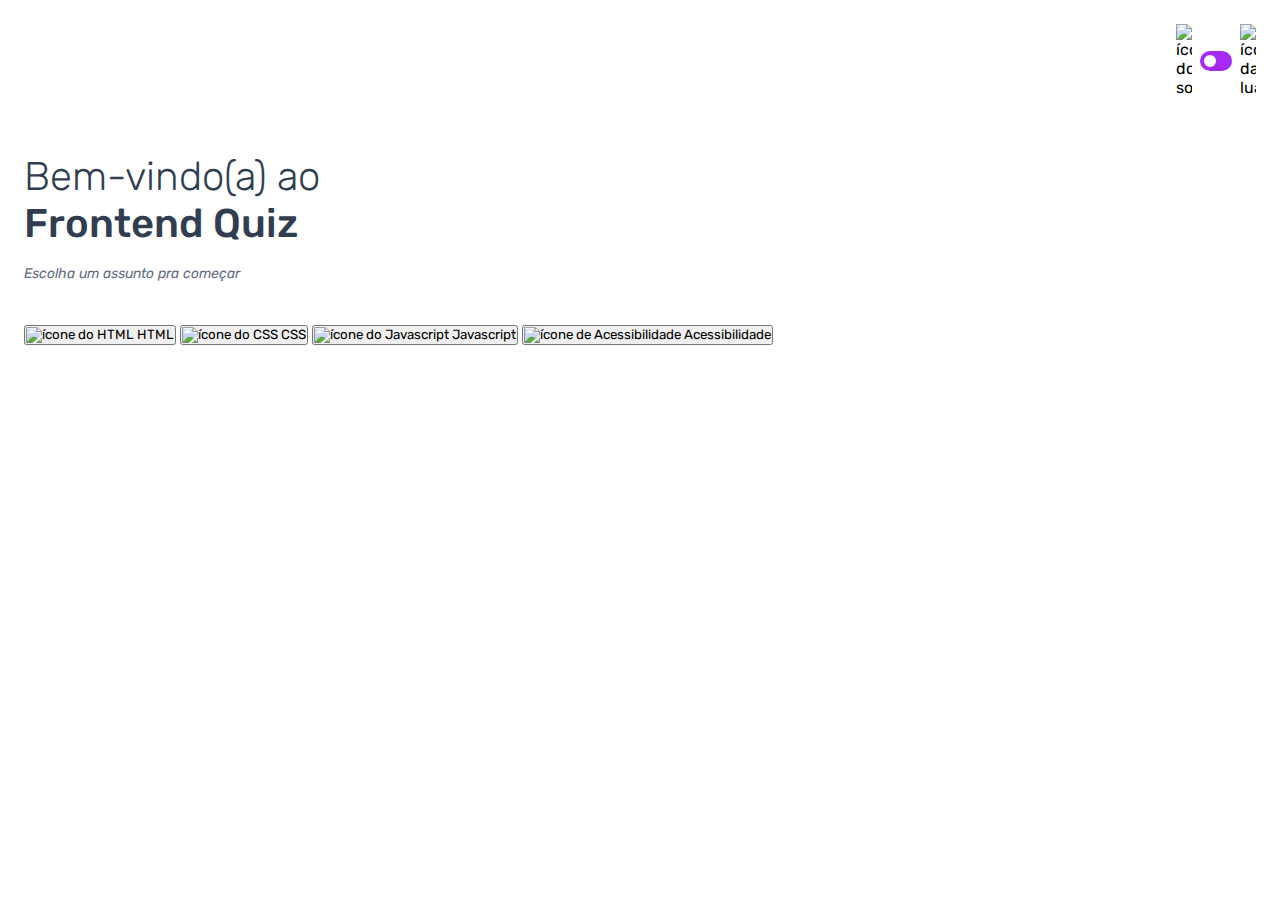
==== index.html @ 9acd2df3 "seção de boas vindas estilizada" ====
<!DOCTYPE html>
<html lang="pt-BR">
<head>
    <meta charset="UTF-8">
    <meta name="viewport" content="width=device-width, initial-scale=1.0">
    <link rel="preconnect" href="https://fonts.googleapis.com">
    <link rel="preconnect" href="https://fonts.gstatic.com" crossorigin>
    <link href="https://fonts.googleapis.com/css2?family=Rubik:ital,wght@0,300..900;1,300..900&display=swap" rel="stylesheet">
    <link rel="stylesheet" href="style.css">
    <title>Quiz App</title>
</head>
<body>
    <header>
        <div class="tema">
            <img src="./assets/images/icon-sun-dark.svg" alt="ícone do sol">
            <button>
                <div></div>
            </button>
        <img src="./assets/images/icon-moon-dark.svg" alt="ícone da lua">
 
    </div>

</header>


    <main>
        <section class="boas_vindas">
            <h1>Bem-vindo(a) ao <br> <strong>Frontend Quiz</strong></h1>

            <p>Escolha um assunto pra começar</p>


        </section>
        <section>
            <button>
                <div>
                    <img src="./assets/images/icon-html.svg" alt="ícone do HTML">
                    HTML
         
                </div>
        
            </button>
        
            <button>
                <div>
                    <img src="./assets/images/icon-css.svg" alt="ícone do CSS">
                    CSS
                </div>
                
            </button>
          
            <button>
                <div>
                    <img src="./assets/images/icon-js.svg" alt="ícone do Javascript">
                    Javascript
          
                </div>
            </button>
            <button>
                <div>
                    <img src="./assets/images/icon-accessibility.svg" alt="ícone de Acessibilidade">
                    Acessibilidade
                </div>
            </button>
        </section>
    </main>
</body>
</html>
---- style.css ----
*{
    margin: 0;
    padding: 0;
    box-sizing: border-box;
    font-family: "Rubik", sans-serif;
    -webkit-font-smoothing: antialiased;
}

:root{
    --bg-color: #f4f6fa;
    --purple: #a729f5;
    --primary-text-color: #313e51;
    --secondary-text-color: #626c7f;
    --white: #fff;
    --bg-mobile: url(./assets/images/pattern-background-mobile-light.svg);
}

 
body{
    height: 100svh;
    background: var(--bg-mobile);
    background-repeat: no-repeat;
    background-size: cover;
}

header{
    padding: 16px 24px;
    display: flex;
    justify-content: flex-end;
}

.tema{
    padding: 8px 0;
    display: flex;
    align-items: center;
    gap: 8px;
}

.tema img{
    width: 16px;
}

.tema button {
    height: 20px;
    width: 32px;
    background: var(--purple);
    border: none;
    border-radius: 999px;
    padding: 4px;
}

.tema button div{
    background: var(--white);
    width: 12px;
    height: 12px;
    border-radius: 999px;
}
main {
    padding: 32px 24px;
}

.boas_vindas{
    margin-bottom: 40px;
}

.boas_vindas h1 {
    font-size: 40px;
    font-weight: 300;
    color: var(--primary-text-color);
    margin-bottom: 16px;
}

.boas_vindas h1 strong{
    font-weight: 500;
}

.boas_vindas p{
    color: var(--secondary-text-color);
    font-size: 14px;
    line-height: 150%;
    font-style: italic;
}
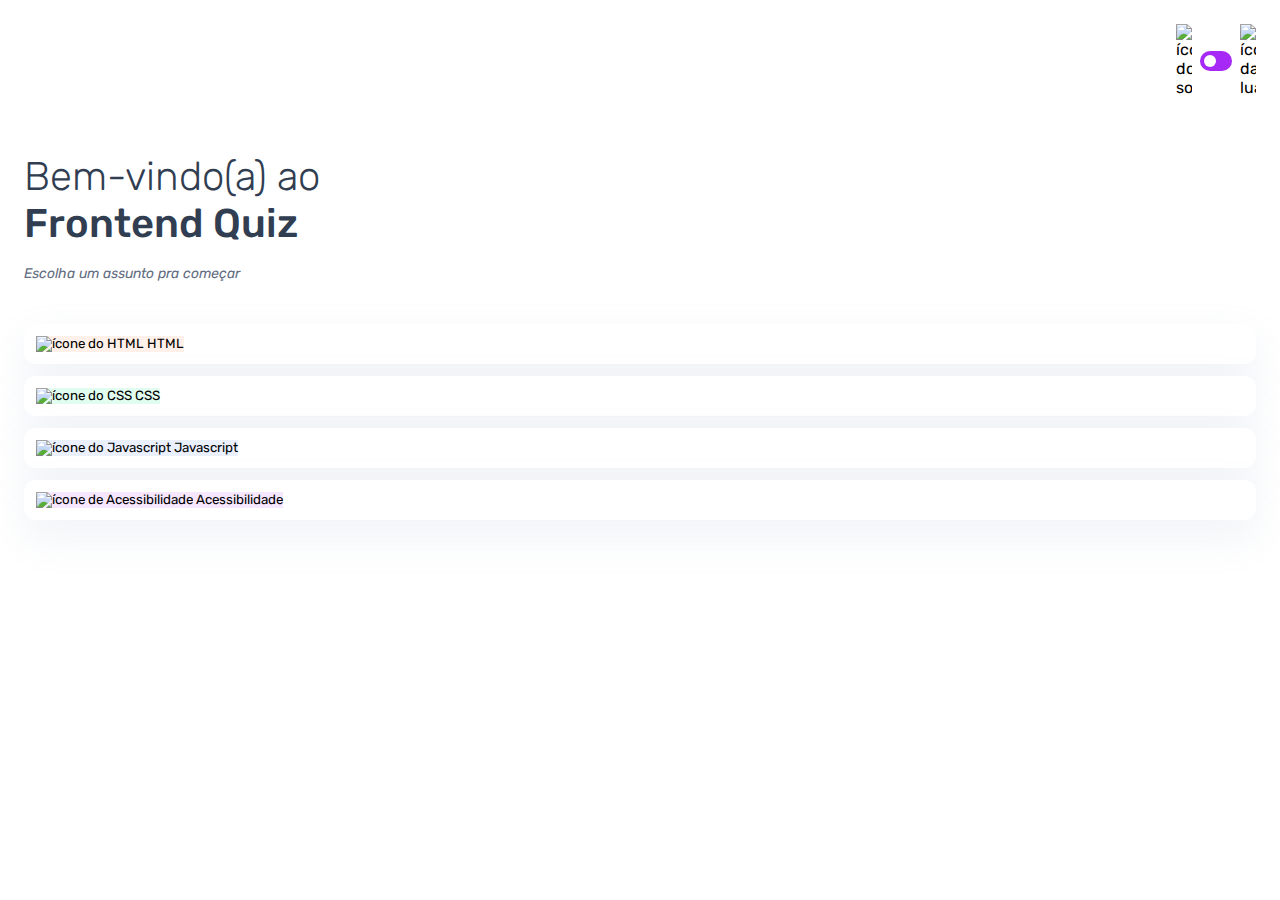
==== commit e844cc96: "primeira parte da estilização dos botões de assunto" ====
--- a/index.html
+++ b/index.html
@@ -1,5 +1,5 @@
 <!DOCTYPE html>
-<html lang="pt-BR">
+<html lang="en">
 <head>
     <meta charset="UTF-8">
     <meta name="viewport" content="width=device-width, initial-scale=1.0">
@@ -31,8 +31,8 @@
 
 
         </section>
-        <section>
-            <button>
+        <section class="assuntos">
+            <button class="botao_html">
                 <div>
                     <img src="./assets/images/icon-html.svg" alt="ícone do HTML">
                     HTML
@@ -41,22 +41,22 @@
         
             </button>
         
-            <button>
+            <button class="botao_css">
                 <div>
                     <img src="./assets/images/icon-css.svg" alt="ícone do CSS">
                     CSS
                 </div>
-                
+
             </button>
           
-            <button>
+            <button class="botao_Javascript">
                 <div>
                     <img src="./assets/images/icon-js.svg" alt="ícone do Javascript">
                     Javascript
           
                 </div>
             </button>
-            <button>
+            <button class="botao_acessibilidade">
                 <div>
                     <img src="./assets/images/icon-accessibility.svg" alt="ícone de Acessibilidade">
                     Acessibilidade
--- a/style.css
+++ b/style.css
@@ -11,11 +11,17 @@
     --purple: #a729f5;
     --primary-text-color: #313e51;
     --secondary-text-color: #626c7f;
+    --button-bg: #fff;
+    --shadow: 0px 16px 40px 0px rgba(143, 160, 193, 0.14);
+    --bg-html: #fff1e9;
+    --bg-css: #e0fdef;
+    --bg-javascript: #ebf0ff;
+    --bg-acessibilidade: #f6e7ff;
     --white: #fff;
     --bg-mobile: url(./assets/images/pattern-background-mobile-light.svg);
 }
 
- 
+  
 body{
     height: 100svh;
     background: var(--bg-mobile);
@@ -28,8 +34,8 @@
     display: flex;
     justify-content: flex-end;
 }
-
-.tema{
+.tema
+{
     padding: 8px 0;
     display: flex;
     align-items: center;
@@ -79,4 +85,37 @@
     font-size: 14px;
     line-height: 150%;
     font-style: italic;
+}
+
+.assuntos {
+    display: flex;
+    flex-direction: column;
+    gap: 12px;
+}
+
+.assuntos button {
+    border: none;
+    background: var(--button-bg);
+    display: flex;
+    align-items: center;
+    gap: 16px;
+    padding: 12px;
+    border-radius: 12px;
+    box-shadow: var(--shadow);
+}
+
+.botao_html div{
+    background: var(--bg-html);
+}
+
+.botao_css div{
+    background: var(--bg-css);
+}
+
+.botao_Javascript div{
+    background: var(--bg-javascript);
+}
+
+.botao_acessibilidade div{
+    background: var(--bg-acessibilidade);
 }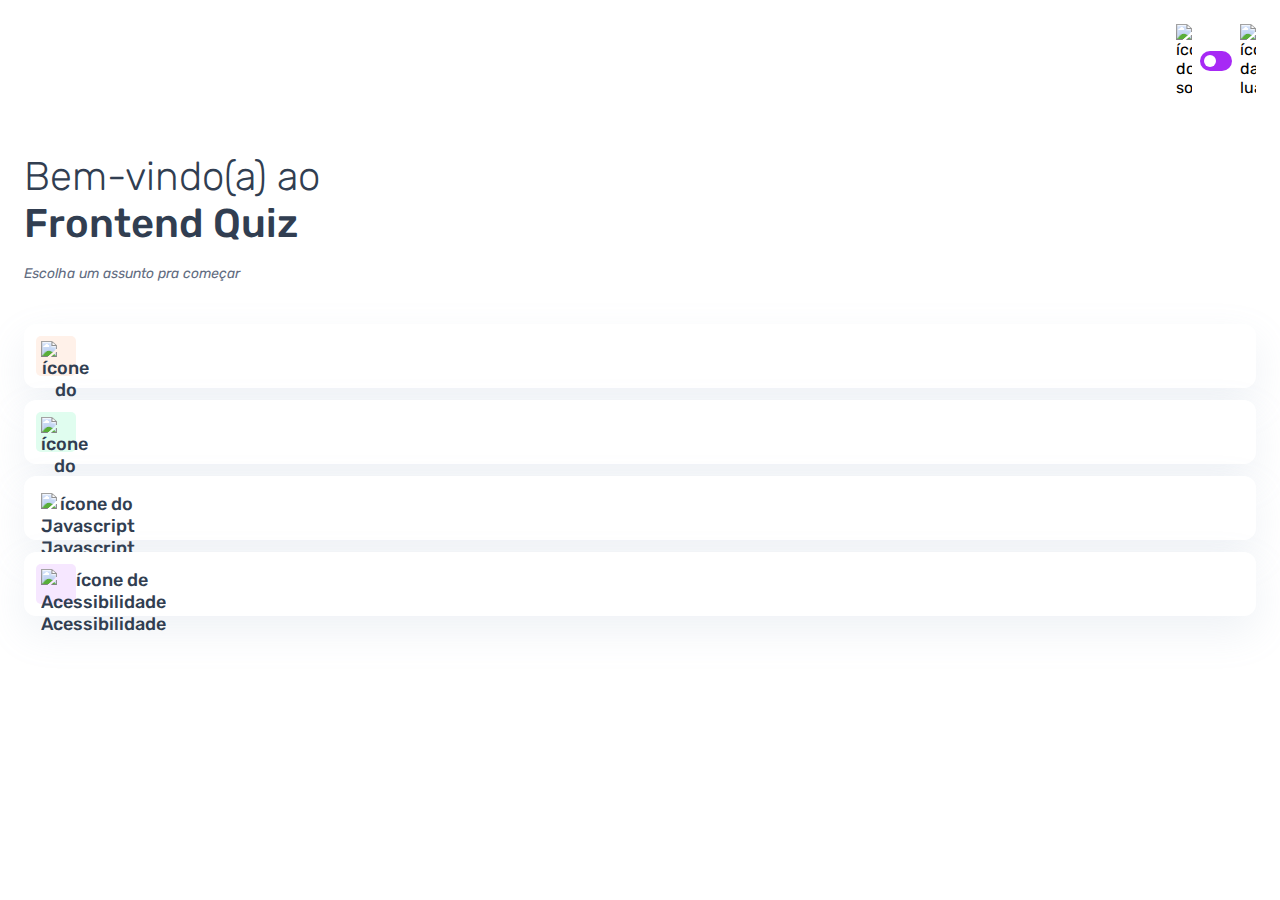
==== commit 44374e45: "versão mobile finalizada" ====
--- a/index.html
+++ b/index.html
@@ -31,12 +31,12 @@
 
 
         </section>
-        <section class="assuntos">
+     <section class="assuntos">
             <button class="botao_html">
                 <div>
                     <img src="./assets/images/icon-html.svg" alt="ícone do HTML">
                     HTML
-         
+
                 </div>
         
             </button>
@@ -53,7 +53,6 @@
                 <div>
                     <img src="./assets/images/icon-js.svg" alt="ícone do Javascript">
                     Javascript
-          
                 </div>
             </button>
             <button class="botao_acessibilidade">
--- a/style.css
+++ b/style.css
@@ -21,7 +21,7 @@
     --bg-mobile: url(./assets/images/pattern-background-mobile-light.svg);
 }
 
-  
+
 body{
     height: 100svh;
     background: var(--bg-mobile);
@@ -34,8 +34,7 @@
     display: flex;
     justify-content: flex-end;
 }
-.tema
-{
+.tema{
     padding: 8px 0;
     display: flex;
     align-items: center;
@@ -75,11 +74,9 @@
     color: var(--primary-text-color);
     margin-bottom: 16px;
 }
-
 .boas_vindas h1 strong{
     font-weight: 500;
 }
-
 .boas_vindas p{
     color: var(--secondary-text-color);
     font-size: 14px;
@@ -102,6 +99,21 @@
     padding: 12px;
     border-radius: 12px;
     box-shadow: var(--shadow);
+
+    font-size: 18px;
+    font-weight: 500;
+    color: var(--primary-text-color);
+}
+
+.assuntos button div{
+    width: 40px;
+    height: 40px;
+    padding: 5px;
+    border-radius: 5px;
+}
+
+.assuntos button img{
+    height: 100%;
 }
 
 .botao_html div{
@@ -111,8 +123,7 @@
 .botao_css div{
     background: var(--bg-css);
 }
-
-.botao_Javascript div{
+.botao_javascript div{
     background: var(--bg-javascript);
 }
 
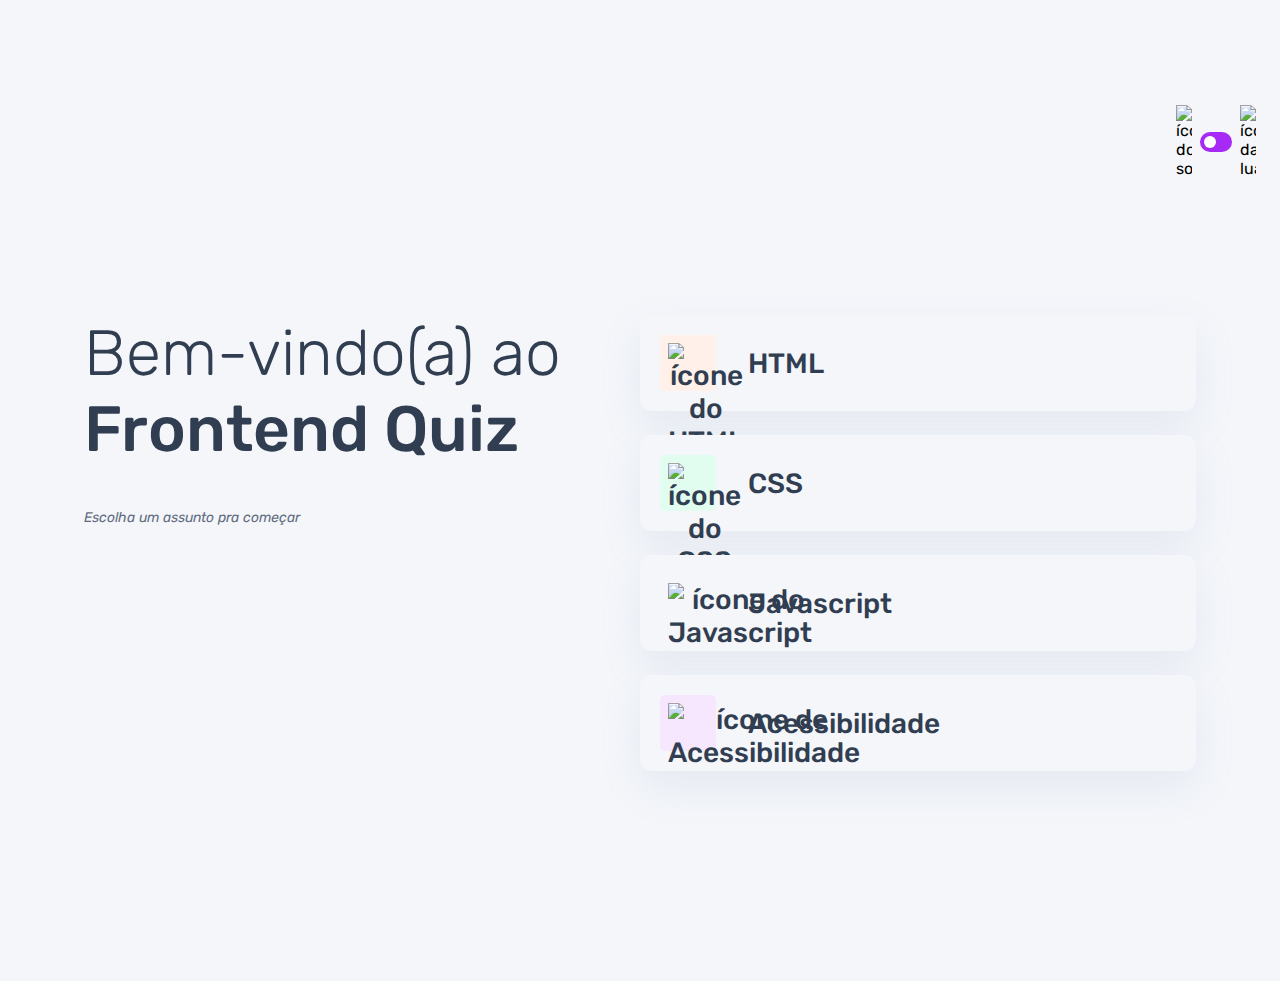
==== commit 9bdbbe64: "primeiras adaptações da responsividade" ====
--- a/index.html
+++ b/index.html
@@ -22,7 +22,6 @@
 
 </header>
 
-
     <main>
         <section class="boas_vindas">
             <h1>Bem-vindo(a) ao <br> <strong>Frontend Quiz</strong></h1>
@@ -34,33 +33,31 @@
      <section class="assuntos">
             <button class="botao_html">
                 <div>
-                    <img src="./assets/images/icon-html.svg" alt="ícone do HTML">
-                    HTML
-
+                    <img src="./assets/images/icon-html.svg" alt="ícone do HTML"> 
                 </div>
-        
+                HTML
             </button>
         
             <button class="botao_css">
                 <div>
                     <img src="./assets/images/icon-css.svg" alt="ícone do CSS">
-                    CSS
                 </div>
-
+                CSS
             </button>
-          
             <button class="botao_Javascript">
                 <div>
                     <img src="./assets/images/icon-js.svg" alt="ícone do Javascript">
-                    Javascript
+                  
                 </div>
+                Javascript
             </button>
             <button class="botao_acessibilidade">
                 <div>
                     <img src="./assets/images/icon-accessibility.svg" alt="ícone de Acessibilidade">
-                    Acessibilidade
                 </div>
+                Acessibilidade
             </button>
+
         </section>
     </main>
 </body>
--- a/style.css
+++ b/style.css
@@ -1,4 +1,4 @@
-*{
+* {
     margin: 0;
     padding: 0;
     box-sizing: border-box;
@@ -7,45 +7,45 @@
 }
 
 :root{
+    
     --bg-color: #f4f6fa;
     --purple: #a729f5;
     --primary-text-color: #313e51;
     --secondary-text-color: #626c7f;
-    --button-bg: #fff;
-    --shadow: 0px 16px 40px 0px rgba(143, 160, 193, 0.14);
+    --button-bg:#fff;
+    --shadow:0px 16px 40px 0px rgba(143, 160, 193, 0.14);
     --bg-html: #fff1e9;
     --bg-css: #e0fdef;
     --bg-javascript: #ebf0ff;
     --bg-acessibilidade: #f6e7ff;
-    --white: #fff;
+    --white:#fff;
     --bg-mobile: url(./assets/images/pattern-background-mobile-light.svg);
+
+    --bg-desktop: url(./assets/images/pattern-background-desktop-light.svg);
 }
 
 
-body{
+body {
     height: 100svh;
     background: var(--bg-mobile);
     background-repeat: no-repeat;
     background-size: cover;
 }
-
-header{
+header {
     padding: 16px 24px;
     display: flex;
     justify-content: flex-end;
 }
-.tema{
+.tema {
     padding: 8px 0;
     display: flex;
     align-items: center;
-    gap: 8px;
+    gap:8px;
 }
-
-.tema img{
+.tema img {
     width: 16px;
 }
-
-.tema button {
+.tema button{
     height: 20px;
     width: 32px;
     background: var(--purple);
@@ -53,8 +53,7 @@
     border-radius: 999px;
     padding: 4px;
 }
-
-.tema button div{
+.tema button div {
     background: var(--white);
     width: 12px;
     height: 12px;
@@ -63,18 +62,16 @@
 main {
     padding: 32px 24px;
 }
-
-.boas_vindas{
+.boar_vindas {
     margin-bottom: 40px;
 }
-
-.boas_vindas h1 {
+.boas_vindas h1{
     font-size: 40px;
     font-weight: 300;
     color: var(--primary-text-color);
     margin-bottom: 16px;
 }
-.boas_vindas h1 strong{
+.boas_vindas h1 strong {
     font-weight: 500;
 }
 .boas_vindas p{
@@ -83,50 +80,91 @@
     line-height: 150%;
     font-style: italic;
 }
-
-.assuntos {
+.assuntos{
     display: flex;
     flex-direction: column;
     gap: 12px;
 }
-
 .assuntos button {
     border: none;
-    background: var(--button-bg);
+    background: var(--bg-color);
     display: flex;
     align-items: center;
     gap: 16px;
     padding: 12px;
     border-radius: 12px;
     box-shadow: var(--shadow);
-
     font-size: 18px;
     font-weight: 500;
     color: var(--primary-text-color);
 }
-
-.assuntos button div{
+.assuntos button div {
     width: 40px;
     height: 40px;
     padding: 5px;
     border-radius: 5px;
 }
-
-.assuntos button img{
+.assuntos button img {
     height: 100%;
 }
-
-.botao_html div{
+.botao_html div {
     background: var(--bg-html);
 }
-
-.botao_css div{
+.botao_css div {
     background: var(--bg-css);
 }
-.botao_javascript div{
-    background: var(--bg-javascript);
+.botao_javascript div {
+    background:var(--bg-javascript) ;
 }
 
-.botao_acessibilidade div{
-    background: var(--bg-acessibilidade);
+.botao_acessibilidade div {
+    background:var(--bg-acessibilidade);
+}
+
+
+@media(min-width:1100px) {
+    body {
+        background: var(--bg-desktop) var(--bg-color);
+        background-size: cover;
+        background-repeat: no-repeat;
+    }
+
+    header {
+        margin-block: 81px;
+    }
+
+    .tema img {
+        
+    }
+
+    main {
+        display: flex;
+        max-width: 1160px;
+        margin-inline: auto;
+    }
+
+    section{
+        width: 100%;
+    }
+
+    .boas_vindas h1{
+        font-size: 64px;
+        margin-bottom: 40px;
+    }
+
+    .assuntos{
+        gap:24px
+    }
+
+    .assuntos button{
+        font-size: 28px;
+        padding: 20px;
+        gap: 32px;
+    }
+
+    .assuntos button div {
+        width: 56px;
+        height: 56px;
+        padding: 8px;
+    }
 }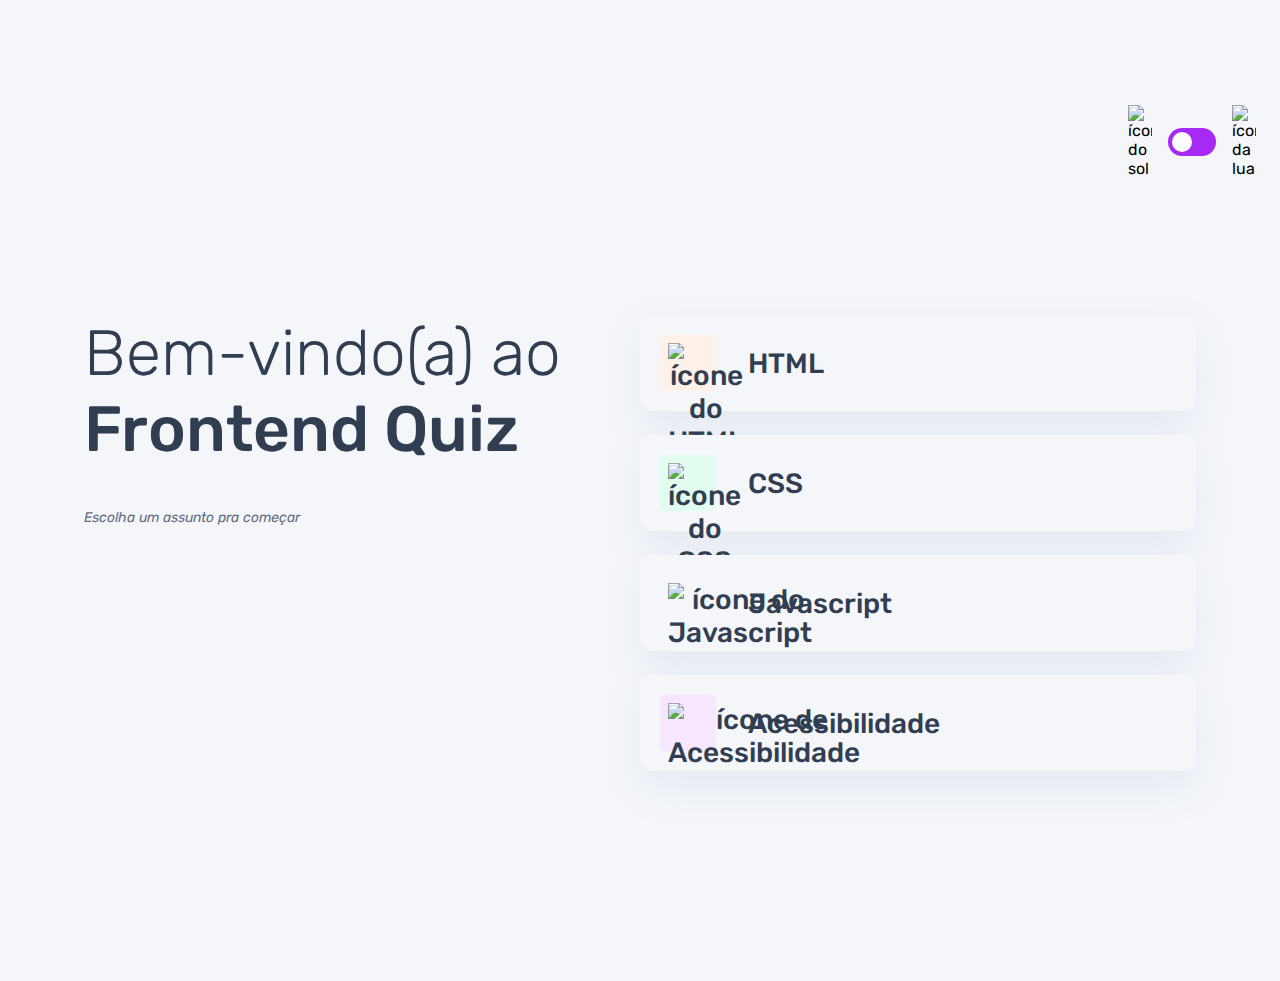
==== commit ae5469fc: "responsividade da home finalizada" ====
--- a/index.html
+++ b/index.html
@@ -21,7 +21,6 @@
     </div>
 
 </header>
-
     <main>
         <section class="boas_vindas">
             <h1>Bem-vindo(a) ao <br> <strong>Frontend Quiz</strong></h1>
--- a/style.css
+++ b/style.css
@@ -20,10 +20,8 @@
     --bg-acessibilidade: #f6e7ff;
     --white:#fff;
     --bg-mobile: url(./assets/images/pattern-background-mobile-light.svg);
-
     --bg-desktop: url(./assets/images/pattern-background-desktop-light.svg);
 }
-
 
 body {
     height: 100svh;
@@ -121,7 +119,6 @@
     background:var(--bg-acessibilidade);
 }
 
-
 @media(min-width:1100px) {
     body {
         background: var(--bg-desktop) var(--bg-color);
@@ -133,8 +130,23 @@
         margin-block: 81px;
     }
 
+    .tema{
+        gap: 16px;
+    }
+
     .tema img {
-        
+
+        width: 24px;
+    }
+
+    .tema button{
+        width: 48px;
+        height: 28px;
+    }
+
+    .tema button div {
+        width: 20px;
+        height: 20px;
     }
 
     main {
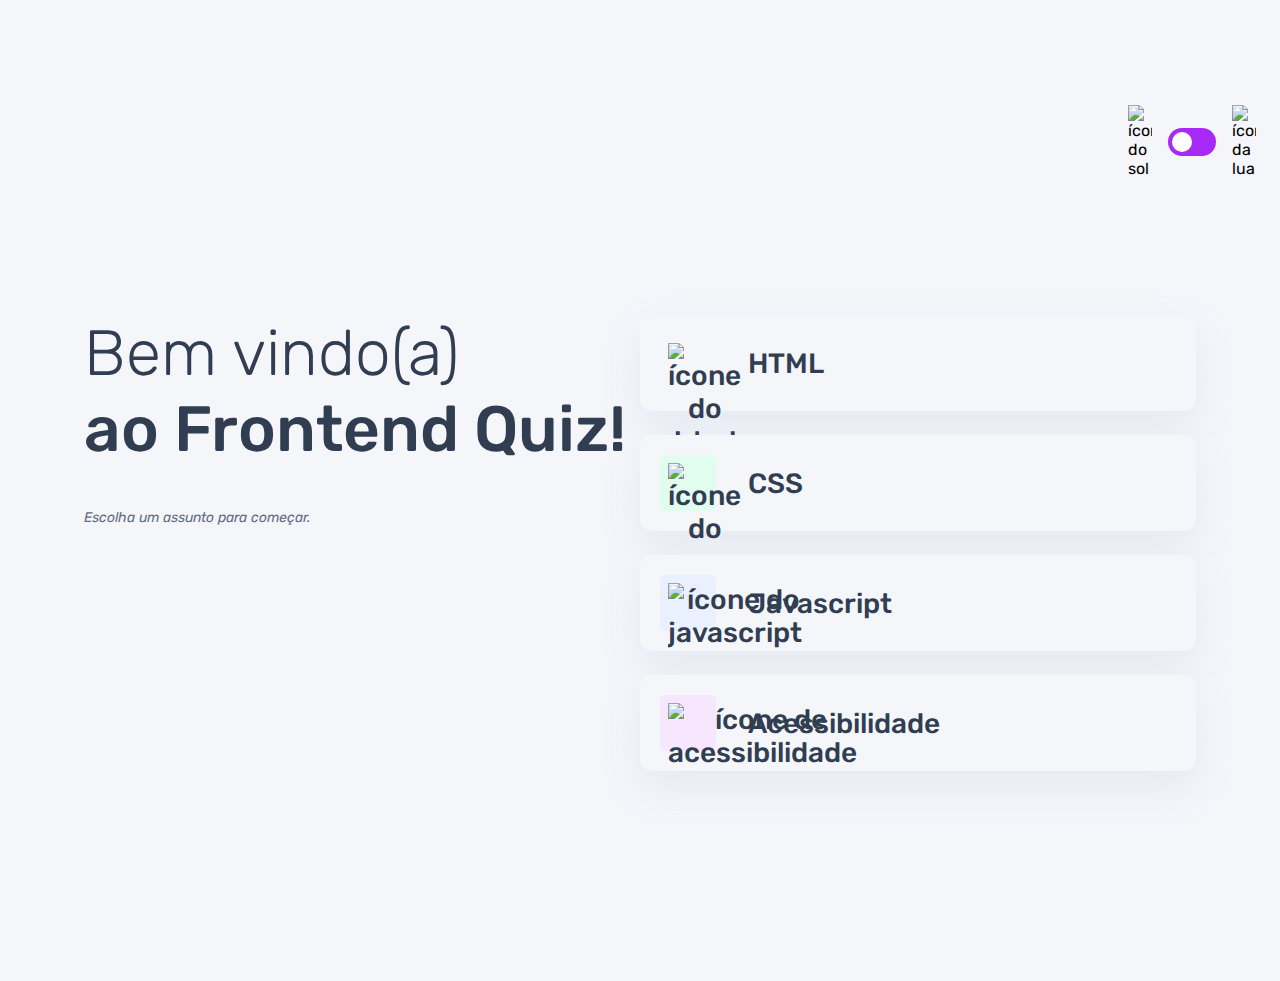
==== commit 5445cb76: "adaptaçâo das cores para o tema escuro" ====
--- a/index.html
+++ b/index.html
@@ -10,53 +10,47 @@
     <title>Quiz App</title>
 </head>
 <body>
+<body class="escuro">
     <header>
         <div class="tema">
             <img src="./assets/images/icon-sun-dark.svg" alt="ícone do sol">
             <button>
                 <div></div>
             </button>
-        <img src="./assets/images/icon-moon-dark.svg" alt="ícone da lua">
- 
-    </div>
-
-</header>
+            <img src="./assets/images/icon-moon-dark.svg" alt="ícone da lua">
+        </div>
+    </header>
     <main>
         <section class="boas_vindas">
-            <h1>Bem-vindo(a) ao <br> <strong>Frontend Quiz</strong></h1>
-
-            <p>Escolha um assunto pra começar</p>
-
-
+            <h1>Bem vindo(a) <br><strong>ao Frontend Quiz!</strong></h1>
+            
+            <p>Escolha um assunto para começar.</p>
         </section>
-     <section class="assuntos">
-            <button class="botao_html">
-                <div>
-                    <img src="./assets/images/icon-html.svg" alt="ícone do HTML"> 
+        <section class="assuntos">
+            <button>
+                <div class="botao_html">
+                    <img src="./assets/images/icon-html.svg" alt="ícone do html">
                 </div>
                 HTML
             </button>
-        
             <button class="botao_css">
                 <div>
-                    <img src="./assets/images/icon-css.svg" alt="ícone do CSS">
+                    <img src="./assets/images/icon-css.svg" alt="ícone do css">
                 </div>
                 CSS
             </button>
-            <button class="botao_Javascript">
+            <button class="botao_javascript">
                 <div>
-                    <img src="./assets/images/icon-js.svg" alt="ícone do Javascript">
-                  
+                    <img src="./assets/images/icon-js.svg" alt="ícone do javascript">
                 </div>
                 Javascript
             </button>
             <button class="botao_acessibilidade">
                 <div>
-                    <img src="./assets/images/icon-accessibility.svg" alt="ícone de Acessibilidade">
+                    <img src="./assets/images/icon-accessibility.svg" alt="ícone de acessibilidade">
                 </div>
                 Acessibilidade
             </button>
-
         </section>
     </main>
 </body>
--- a/style.css
+++ b/style.css
@@ -21,6 +21,16 @@
     --white:#fff;
     --bg-mobile: url(./assets/images/pattern-background-mobile-light.svg);
     --bg-desktop: url(./assets/images/pattern-background-desktop-light.svg);
+}
+
+body .escuro {
+    --bg-color: #313e51;
+    --bg-mobile: url(./assets/images/pattern-background-mobile-dark.svg);
+    --bg-desktop: url(./assets/images/pattern-background-desktop-dark.svg);
+    --primary-text-color: #fff;
+    --secondary-text-color: #abc1e1;
+    --button-bg: #3b4d66;
+    --shadow:0px 16px 40px 0px rgba(49, 62, 81, 0.14);
 }
 
 body {
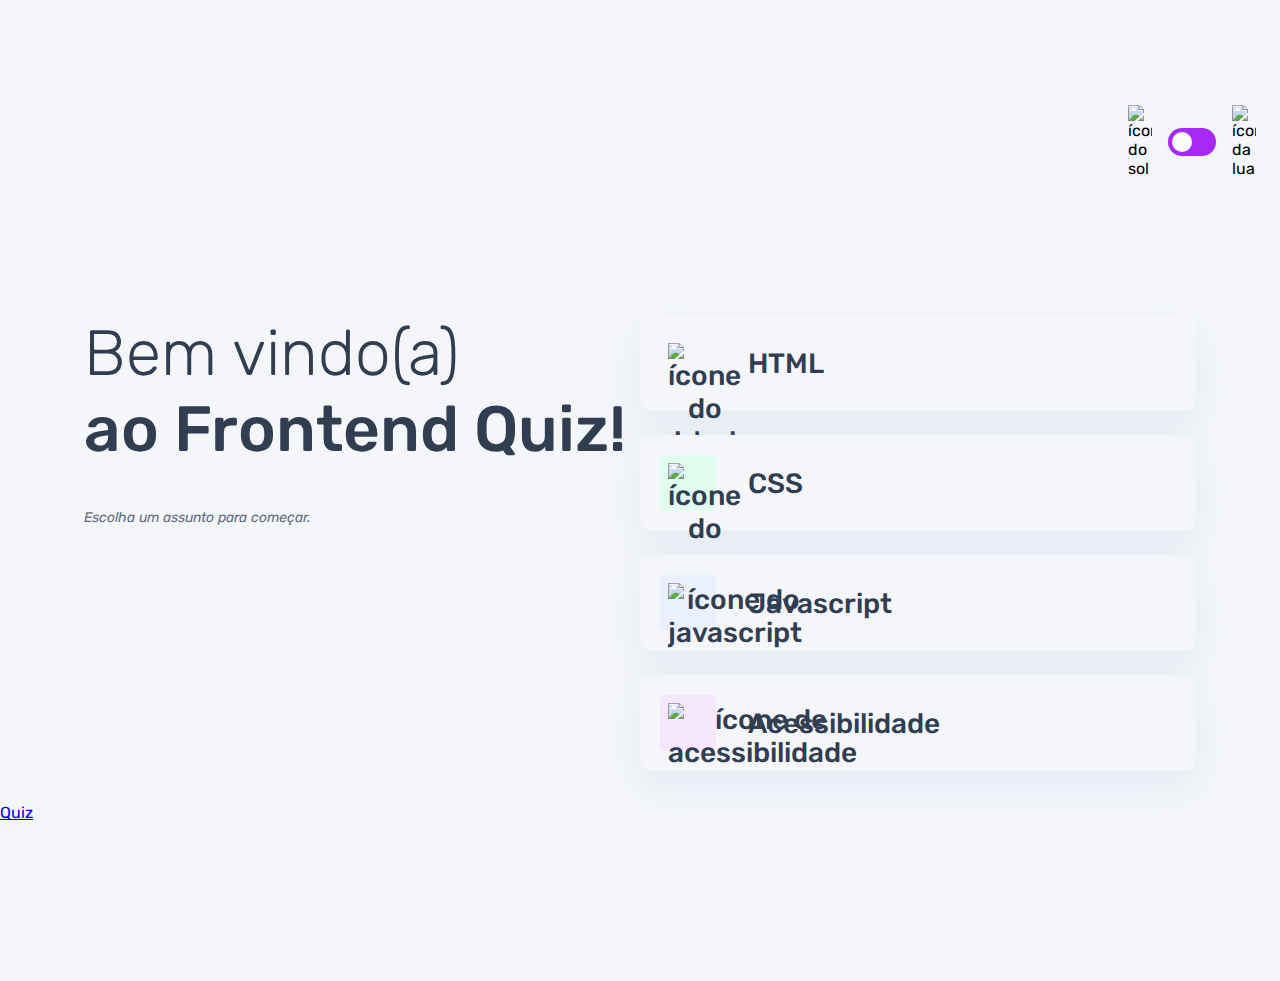
==== commit c14497f6: "criação da página do quiz" ====
--- a/index.html
+++ b/index.html
@@ -53,5 +53,8 @@
             </button>
         </section>
     </main>
+
+
+    <a href="./pages/quiz/quiz.html">Quiz</a>
 </body>
 </html>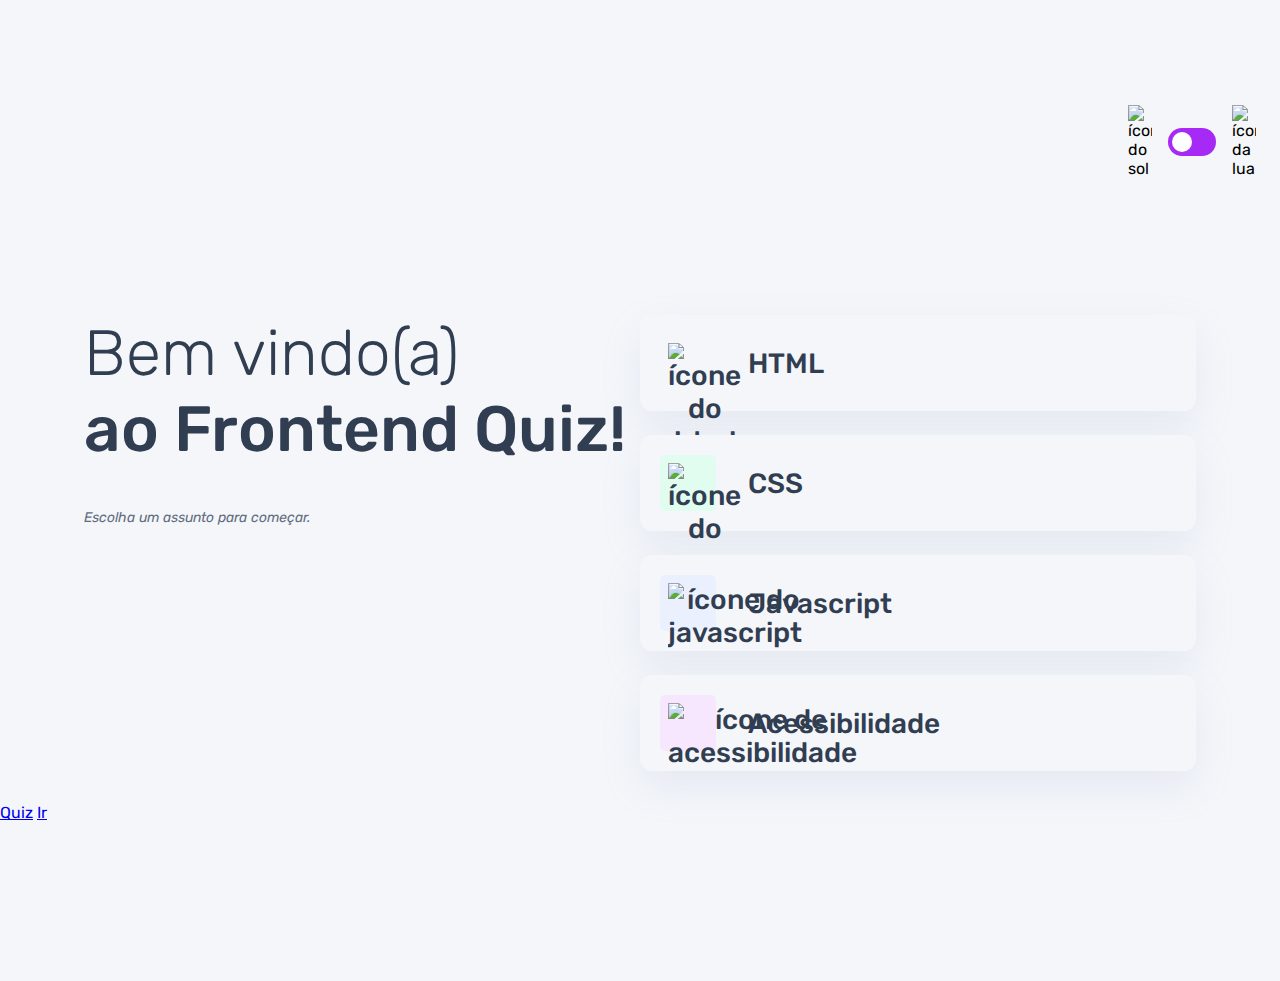
==== commit 3a5954b1: "html do header finalizado" ====
--- a/index.html
+++ b/index.html
@@ -56,5 +56,6 @@
 
 
     <a href="./pages/quiz/quiz.html">Quiz</a>
+    <a href="./pages/quiz/quiz.html">Ir</a>
 </body>
 </html>